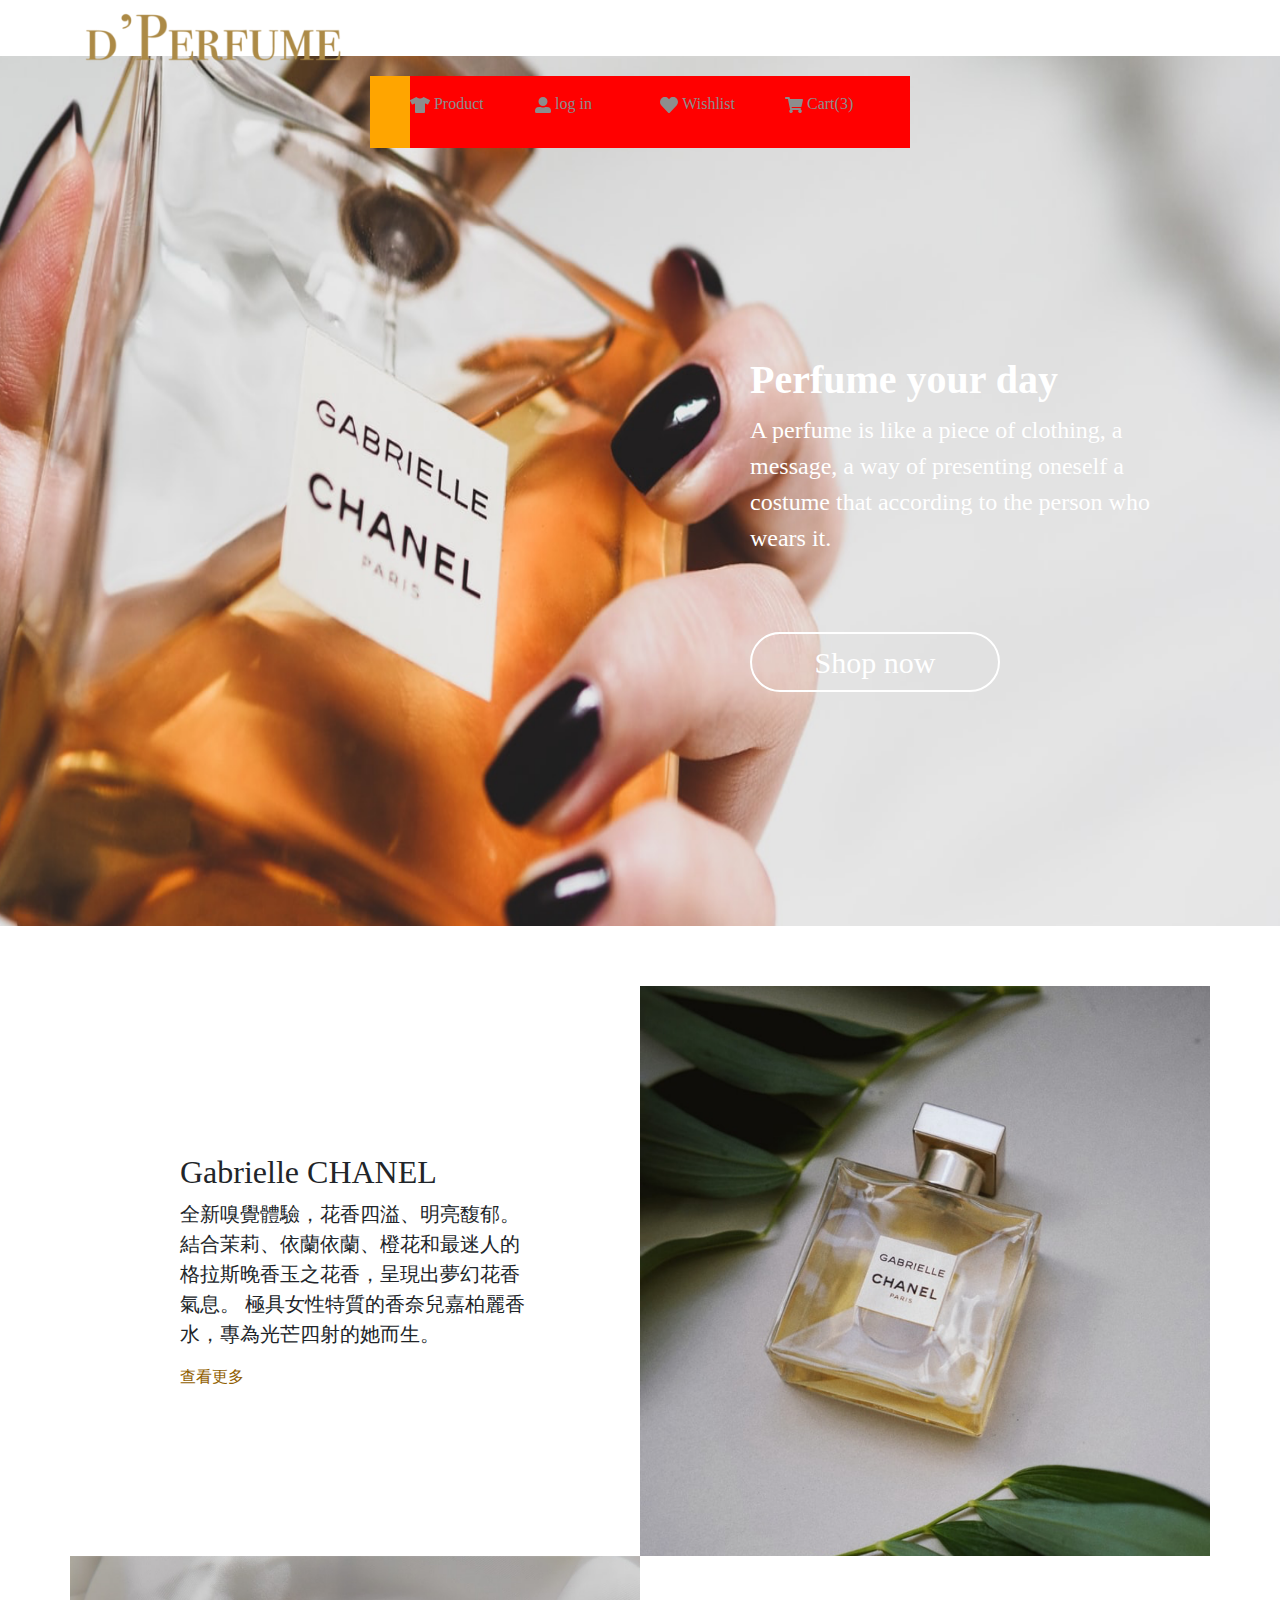
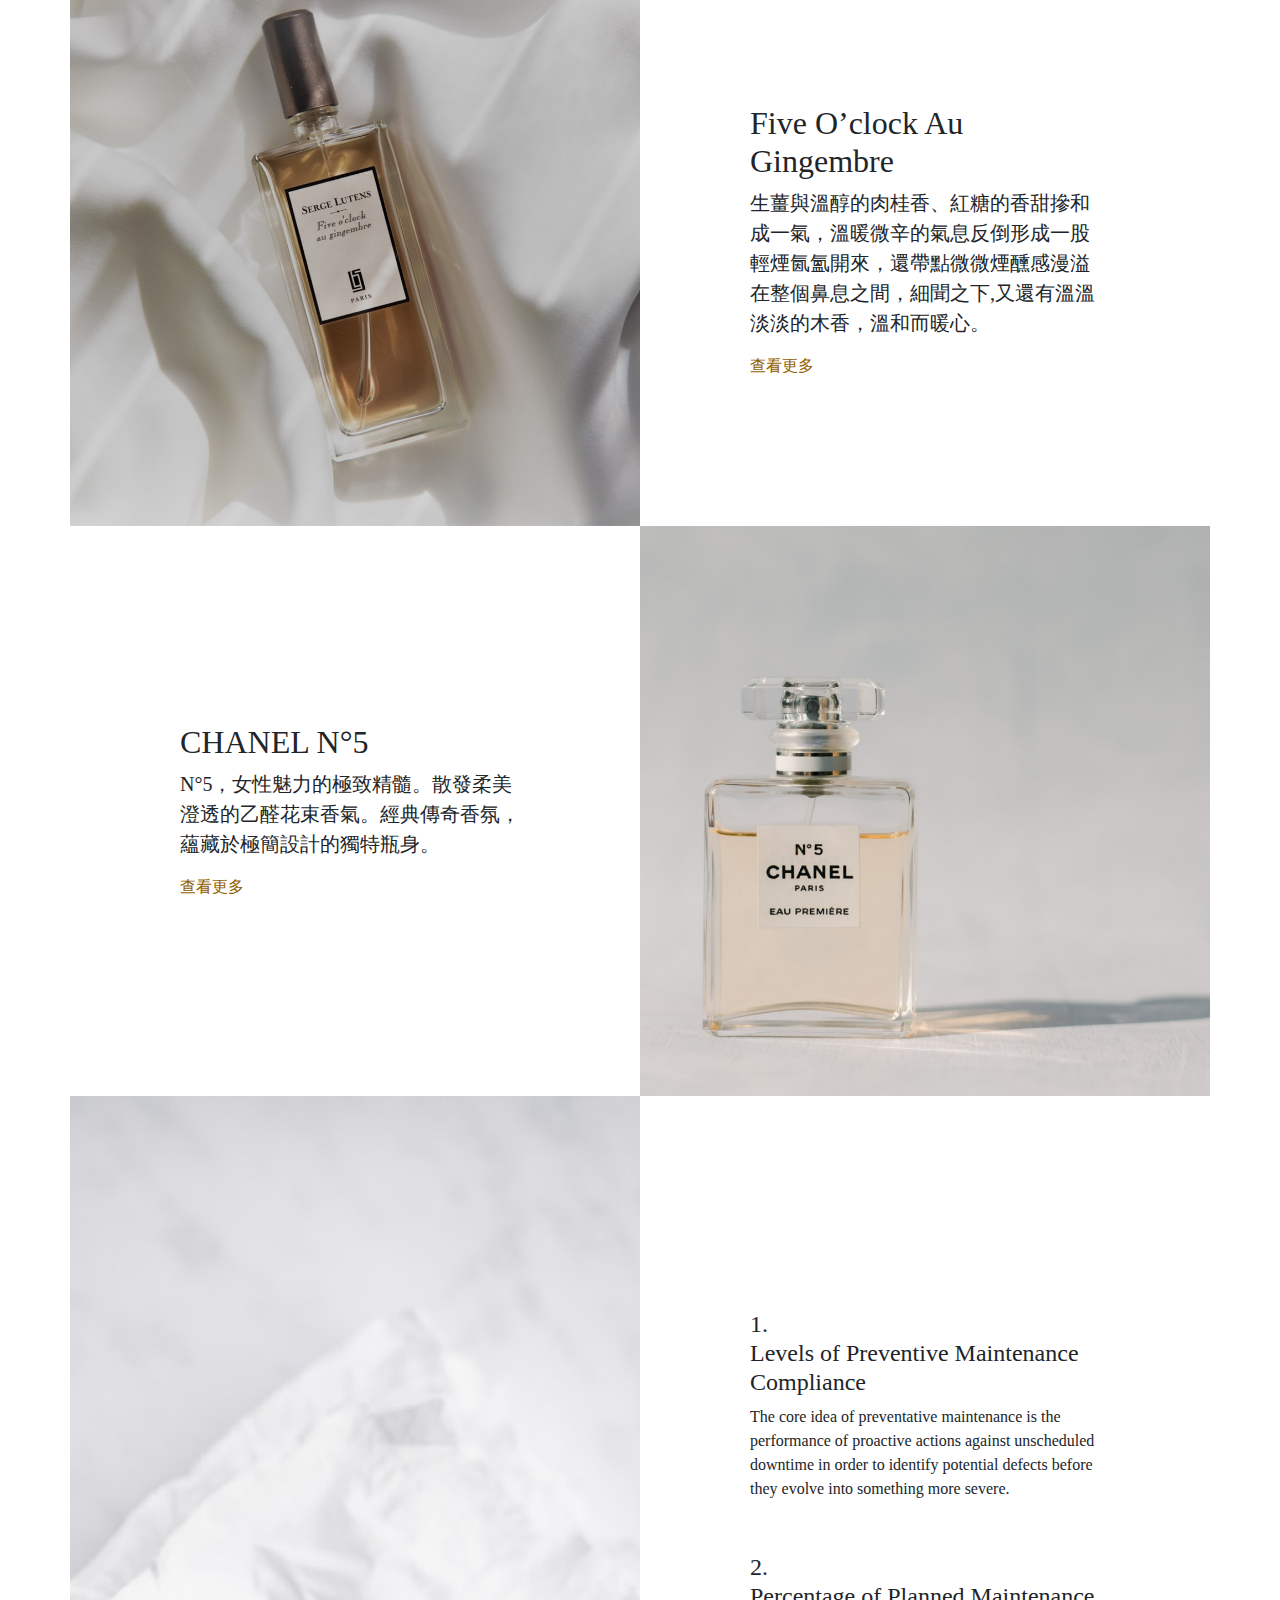
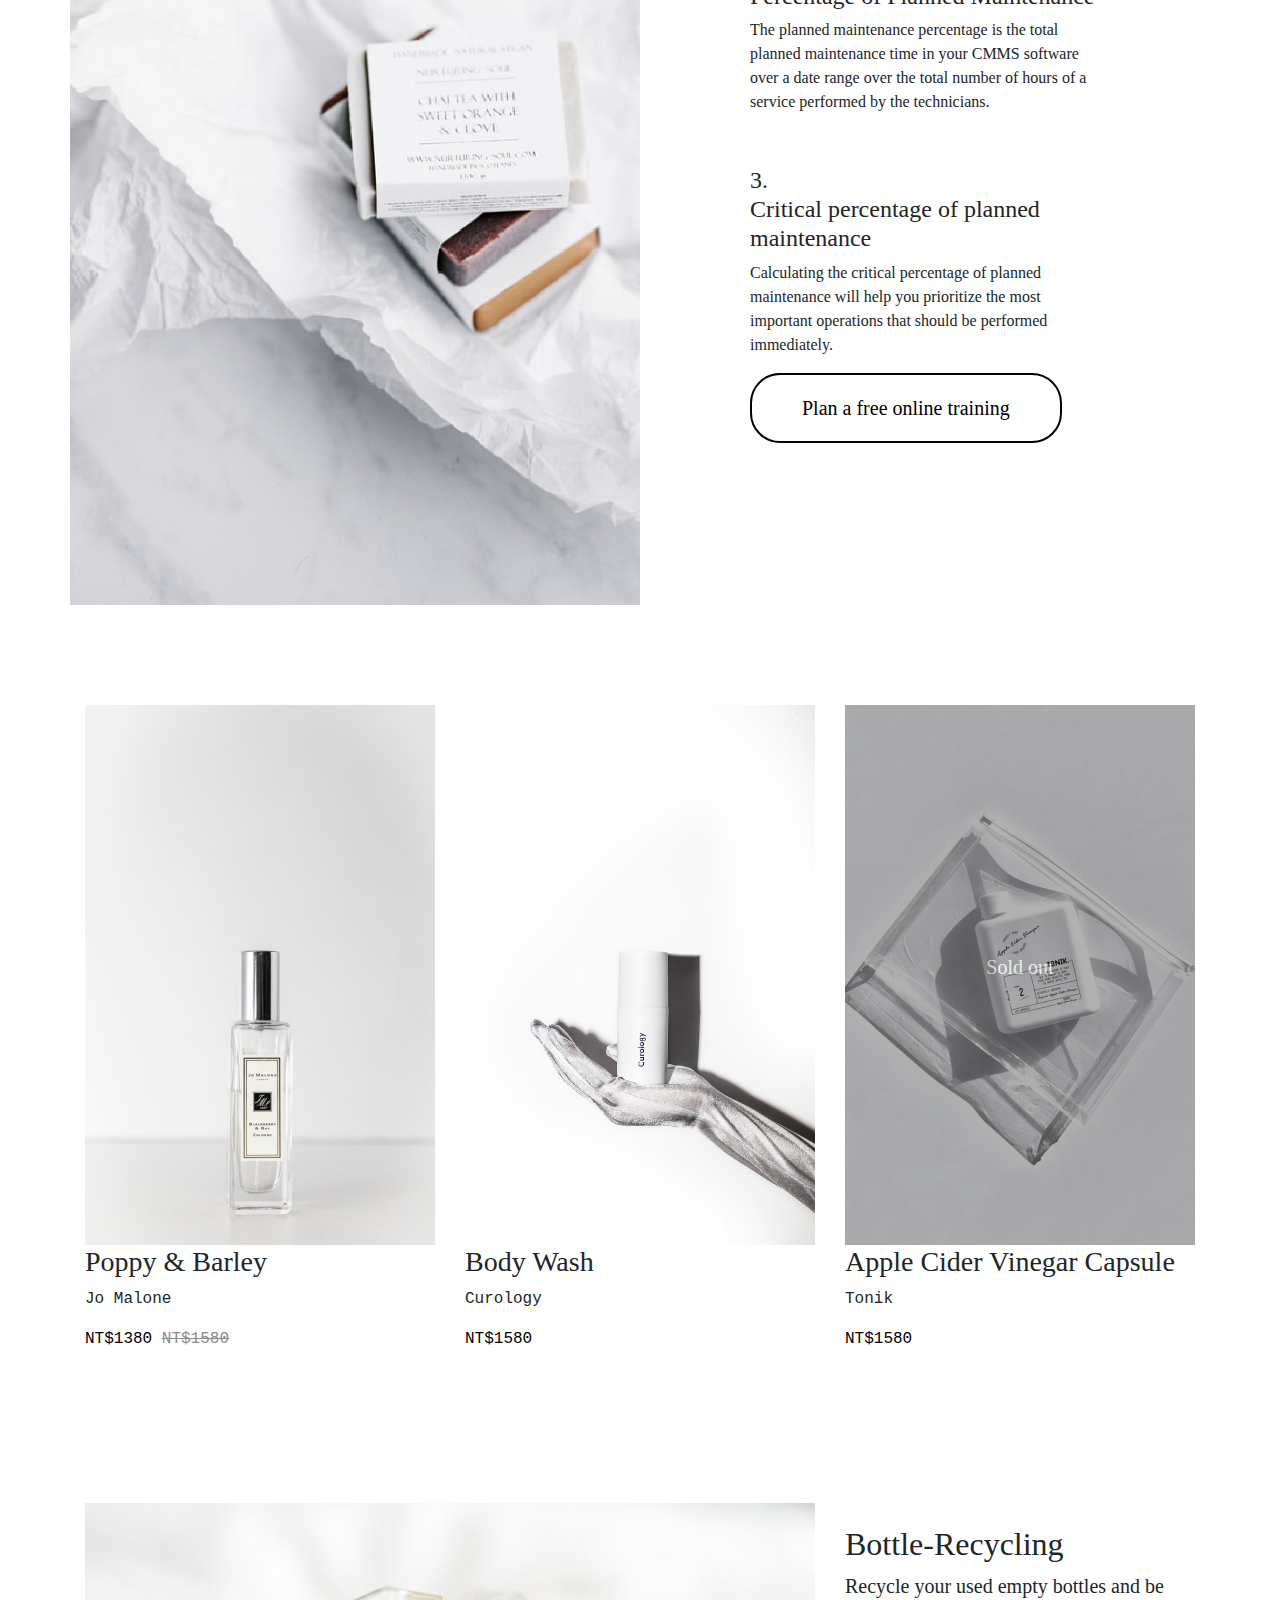
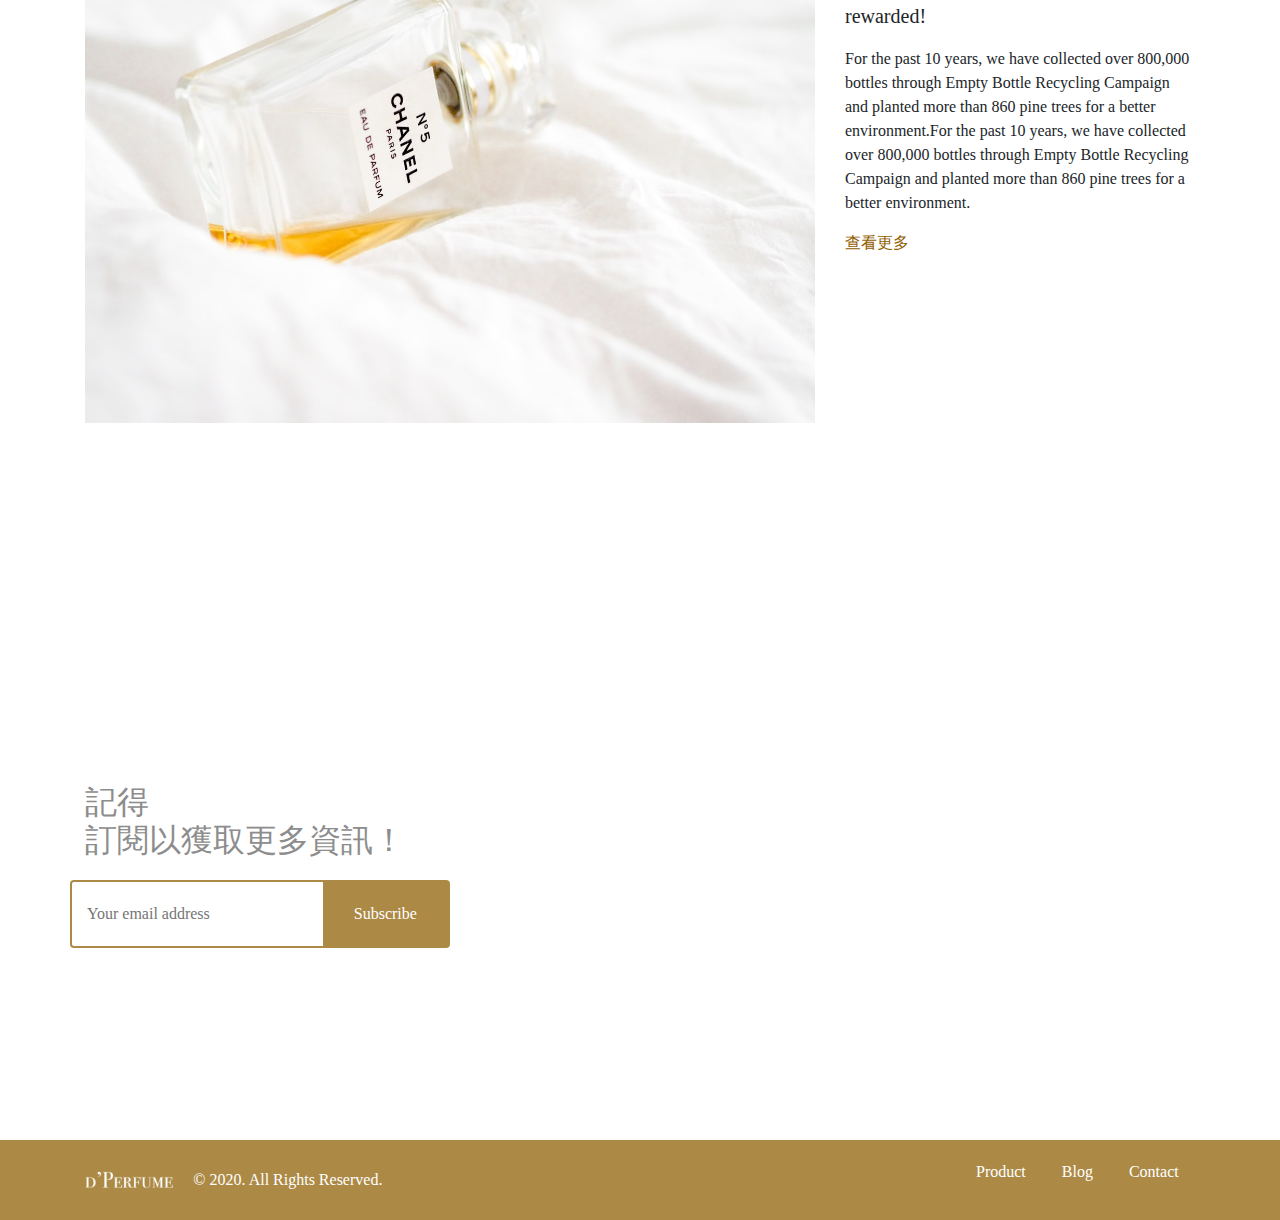
==== index.html @ d5824486 "perfume first commit" ====
<!DOCTYPE html>
<!--[if lt IE 7]>      <html class="no-js lt-ie9 lt-ie8 lt-ie7"> <![endif]-->
<!--[if IE 7]>         <html class="no-js lt-ie9 lt-ie8"> <![endif]-->
<!--[if IE 8]>         <html class="no-js lt-ie9"> <![endif]-->
<!--[if gt IE 8]><!--> <html class="no-js"> <!--<![endif]-->
    <head>
        <meta charset="utf-8">
        <meta http-equiv="X-UA-Compatible" content="IE=edge">
        <title>Perfume</title>
        <meta name="description" content="">
        <meta name="viewport" content="width=device-width, initial-scale=1">
        <link rel="stylesheet" href="./scss/all.css">
    </head>
    <body>
    <!-- navbar start -->
    <div class="perfume-navbar">
        <div class="container">
            <div class="row">
                <div class="col-5 col-md-3>
                    <a class="perfume-navbar-brand" href=index.html >
                        <img src="./img/d’Perfume@2x.png" alt="logo">
                    </a>
                </div>
                <!-- perfume-navbar-list-pad-desktop -->
                <div class="col-md-6 offset-md-3">
                    <ul class="perfume-navbar-list-pad-desktop">
                        <li class="item">
                            <a class="link" href="./product-list.html">
                                <img src="./img/tshirt.svg" alt="">
                                <p>Product</p>
                            </a>
                        </li>
                        <li class="item">
                            <a class="link" href="./log-in.html">
                                <img src="./img/user-alt.svg" alt="">
                                <p>log in</p> 
                            </a>
                        </li>
                        <li class="item">
                            <a class="link" href="#">
                                <img src="./img/heart.svg" alt="">
                                <p>Wishlist</p>
                            </a>
                        </li>
                        <li class="shopping-cart-pad-desktop">
                            <a class="link" href="#">
                                <img src="./img/shopping-cart.svg" alt="shopping-cart">
                                <p class="count-shopping-items">Cart(3)</p>
                            </a>
                        </li>
                    </ul>    
                </div>
                
                
                <!-- perfume-navbar-list-phone -->
                <div class="col-5 offset-2 d-md-none">
                    <ul class="perfume-navbar-list-phone">
                        <li class="col-6">
                            <div class="shopping-cart">
                                <a class="link" href="#">
                                    <img src="./img/shopping-cart.svg" alt="shopping-cart">
                                    <p class="count-shopping-items-phone">3</p>
                                </a>
                            </div>
                        </li>
                        <li class="col-6">
                            <div class="burger-icon">
                                <img src="./img/burger.svg" alt="burger-icon">
                            </div>
                        </li>
                    </ul>
                </div>    
            </div>
        </div>
    </div>
    <!-- navbar end -->

    <!-- banner start-->
    <div class="banner">
        <div class="container">
            <div class="row">
                <div class="banner-info col-12 col-md-5 offset-md-7">
                    <h2>Perfume your day</h2>
                    <p>
                        A perfume is like a piece of clothing, a message, a way of presenting oneself a costume that according to the
                        person who
                        wears it.
                    </p>
                    <button>Shop now</button>
                </div>
            </div>
        </div>  
    </div>
    <!-- banner end-->

    <!-- product introduce list start-->
    <div class="product-introduce-list">
        <ul class="container">
            <li class="row">
                <div class="col-md-6">
                    <img src="img/photo-1563170351-be82bc888aa4@2x.png" alt="photo">
                </div>
                <div class="col-md-6">
                    <div class="info">
                        <h2>Gabrielle CHANEL</h2>
                        <p>
                            全新嗅覺體驗，花香四溢、明亮馥郁。結合茉莉、依蘭依蘭、橙花和最迷人的格拉斯晚香玉之花香，呈現出夢幻花香氣息。 
                            極具女性特質的香奈兒嘉柏麗香水，專為光芒四射的她而生。
                        </p>
                        <a class="more" href="#">查看更多</a>
                    </div>
                </div>
            </li>
            <li class="row">
                <div class="col-md-6">
                    <img src="img/photo-1584435731369-1e74c4e9385e@2x.png" alt="photo">
                </div>
                <div class="col-md-6">
                    <div class="info">
                        <h2>Five O’clock Au Gingembre</h2>
                        <p>
                            生薑與溫醇的肉桂香、紅糖的香甜摻和成一氣，溫暖微辛的氣息反倒形成一股輕煙氤氳開來，還帶點微微煙醺感漫溢在整個鼻息之間，細聞之下,又還有溫溫淡淡的木香，溫和而暖心。
                        </p>
                        <a href="#">查看更多</a>
                    </div>
                </div>
            </li>
            <li class="row">
                <div class="col-md-6">
                    <img src="img/photo-1585120040315-2241b774ad0f@2x.png" alt="photo">
                </div>
                <div class="col-md-6">
                    <div class="info">
                        <h2>CHANEL N°5</h2>
                        <p>
                            N°5，女性魅力的極致精髓。散發柔美澄透的乙醛花束香氣。經典傳奇香氛，蘊藏於極簡設計的獨特瓶身。
                        </p>
                        <a href="#">查看更多</a>
                    </div>
                </div>
            </li>
            <li class="row">
                <div class="col-md-6">
                    <img src="img/photo-1542038382126-77ae2819338d@2x.png" alt="photo">
                </div>
                <div class="col-md-6">
                    <div class="info">
                        <div class="text">
                            <h3>1. <br> Levels of Preventive Maintenance Compliance</h3>
                            <p>
                            The core idea of preventative maintenance is the performance of proactive actions against unscheduled downtime in order
                            to identify potential defects before they evolve into something more severe.
                            </p>
                        </div>
                        <div class="text">
                            <h3>2. <br> Percentage of Planned Maintenance</h3>
                            <p>
                                The planned maintenance percentage is the total planned maintenance time in your CMMS software over a date range over
                                the total number of hours of a service performed by the technicians.
                            </p>
                        </div>
                        <div class="text">
                            <h3>3. <br> Critical percentage of planned maintenance</h3>
                            <p>
                                Calculating the critical percentage of planned maintenance will help you prioritize the most important operations that
                                should be performed immediately.
                            </p>
                        </div>
                        <button type="button">Plan a free online training</button>
                    </div>
                </div>
            </li>
        </ul>
    </div>
    <!-- product introduce list end-->

    <!-- product-list start-->
    <div class="product-list">
        <div class="container">
            <ul class="row">
                <li class="col-12 col-md-4">
                    <img src="img/photo-1530630458144-014709e10016@2x.png" alt="product-photo">
                    <div class="product-info">
                        <h3>Poppy & Barley</h3>
                        <pre>Jo Malone</pre>
                        <pre class="price">NT$1380 <del class="delete-line">NT$1580</del></pre>
                    </div>
                </li>
                <li class="col-12 col-md-4">
                    <img src="img/photo-1556228720-da4e85f25e15.png" alt="product-photo">
                    <div class="product-info">
                        <h3>Body Wash</h3>
                        <pre>Curology</pre>
                        <pre class="price">NT$1580</pre>
                    </div>
                </li>
                <li class="col-12 col-md-4">
                    <div class="product-photo">
                        <img src="img/photo-1559264730-1533a6ec0433-1@2x.png" alt="product-photo">
                        <div class="sold-out">
                            <p>Sold out</p>
                        </div>
                    </div>  
                    <div class="product-info">
                        <h3>Apple Cider Vinegar Capsule</h3>
                        <pre>Tonik</pre>
                        <pre class="price">NT$1580</pre>
                    </div>
                </li>
            </ul>
        </div>
    </div>
    <!-- product-list end-->
    
    <!-- bottle-recycling start-->
    <div class="bottle-recycling">
        <div class="container">
            <div class="row">
                <div class="col-12 col-md-8">
                    <img src="img/photo-1594913615593-e4b8c44625be.png" alt="photo">
                </div>
                <div class="info-box col-12 col-md-4">
                    <div class="info">
                        <h2>Bottle-Recycling</h2>
                        <p class="subtitle">Recycle your used empty bottles and be rewarded!</p>
                        <p class="description">For the past 10 years, we have collected over 800,000 bottles through Empty Bottle Recycling Campaign and planted more
                        than 860 pine trees for a better environment.For the past 10 years, we have collected over 800,000 bottles through Empty
                        Bottle Recycling Campaign and planted more than 860 pine trees for a better environment.</p>
                    </div>
                    <a class="more" href="">查看更多</a>
                </div>
            </div>
        </div>
    </div>
    <!-- bottle-recycling end-->

    <!-- subscribe start -->
    <div class="subscribe">
        <div class="container">
            <div class="row">
                <div class="col-12 col-md-4">
                    <h2>記得 <br> 訂閱以獲取更多資訊！</h2>
                    <div5 class="mail-box row">
                        <input class="mail col-8" type="text" placeholder="Your email address">
                        <input class="mail-btn col-4" type="button" value="Subscribe">
                    </div5
                </div>
            </div>
        </div>
    </div>
    <!-- subscribe end -->

    <!-- footer start-->
    <div class="footer">
        <div class="container">
            <div class="row">
                <div class="copyRight col-md-4">
                    <a href="index.html">
                        <img src="img/d’Perfumew.png" alt="logo">
                    </a>        
                    <p>© 2020. All Rights Reserved.</p>
                </div>
                <ul class="col-md-3">
                    <li> <a href="#">Product</a> </li>
                    <li> <a href="#">Blog</a> </li>
                    <li> <a href="#">Contact</a> </li>
                </ul>
            </div>
        </div>
    </div>
    <!-- footer end-->


       
    </body>
</html>
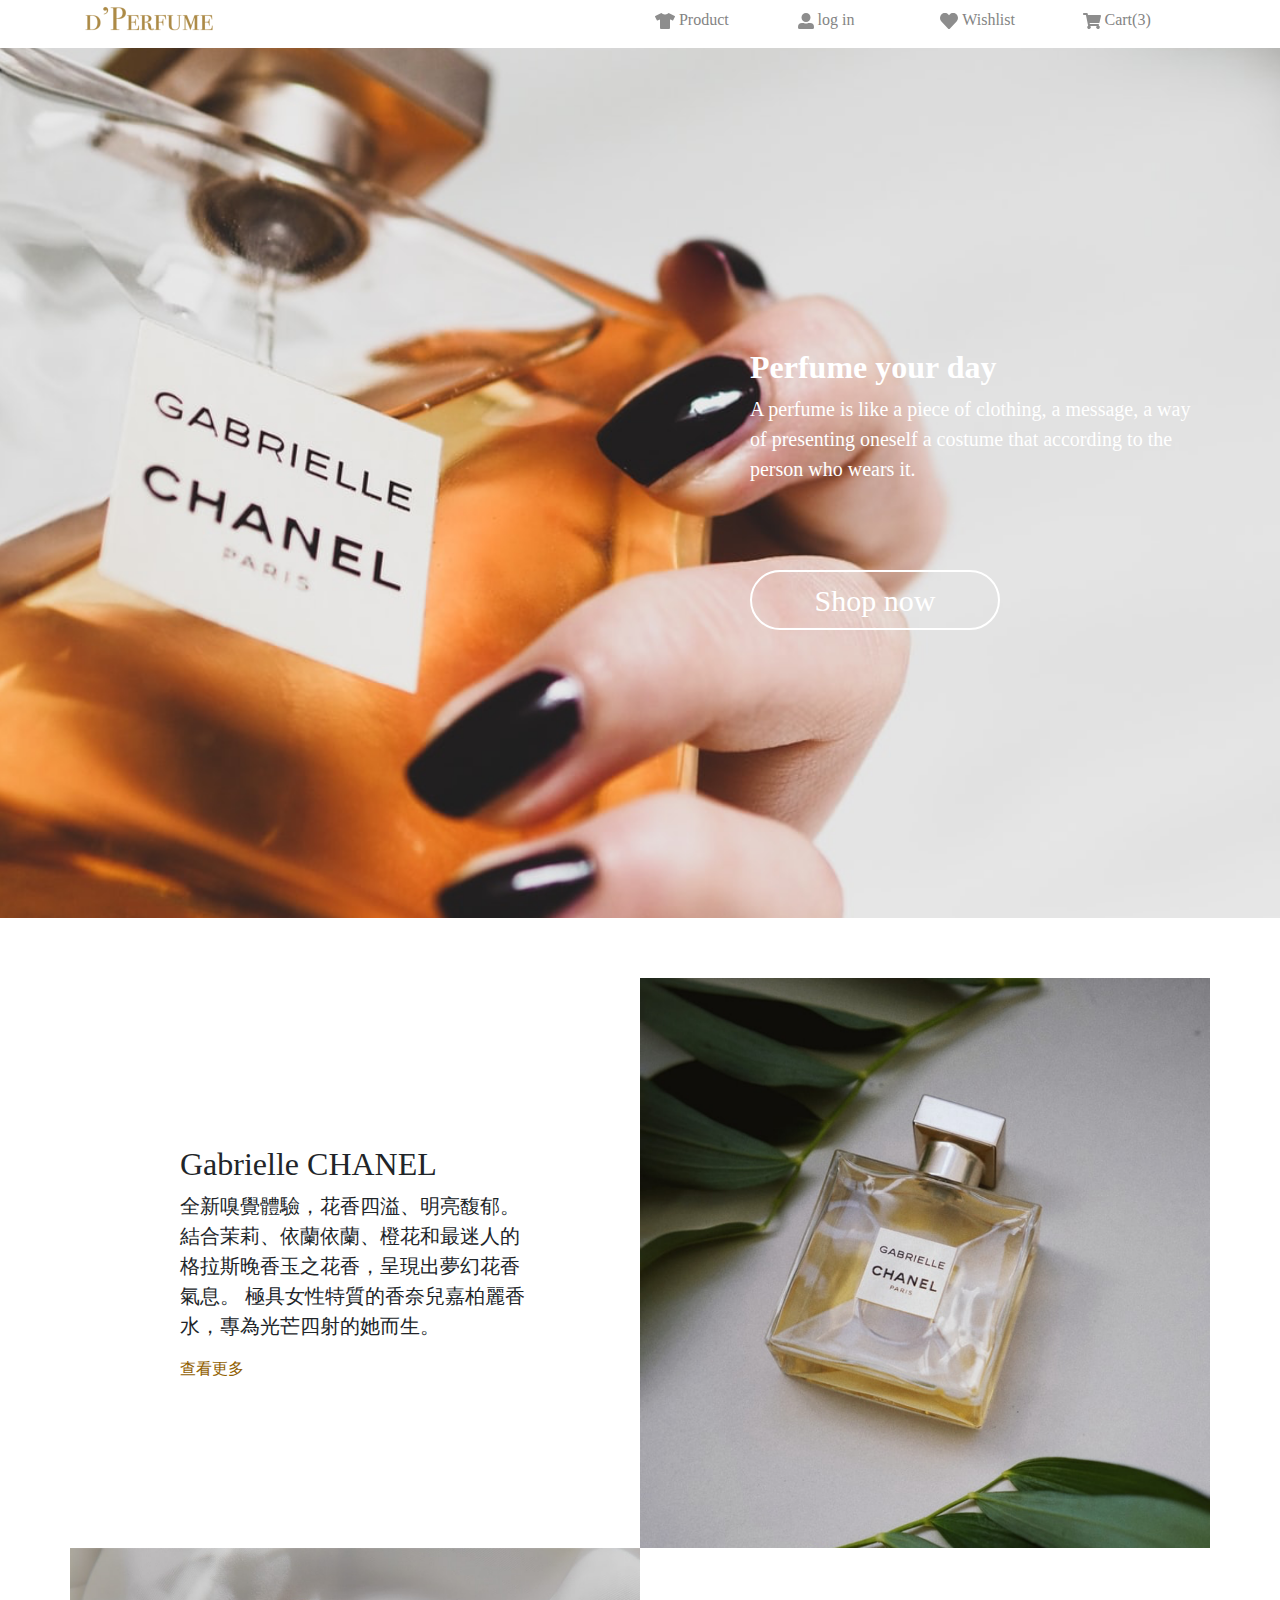
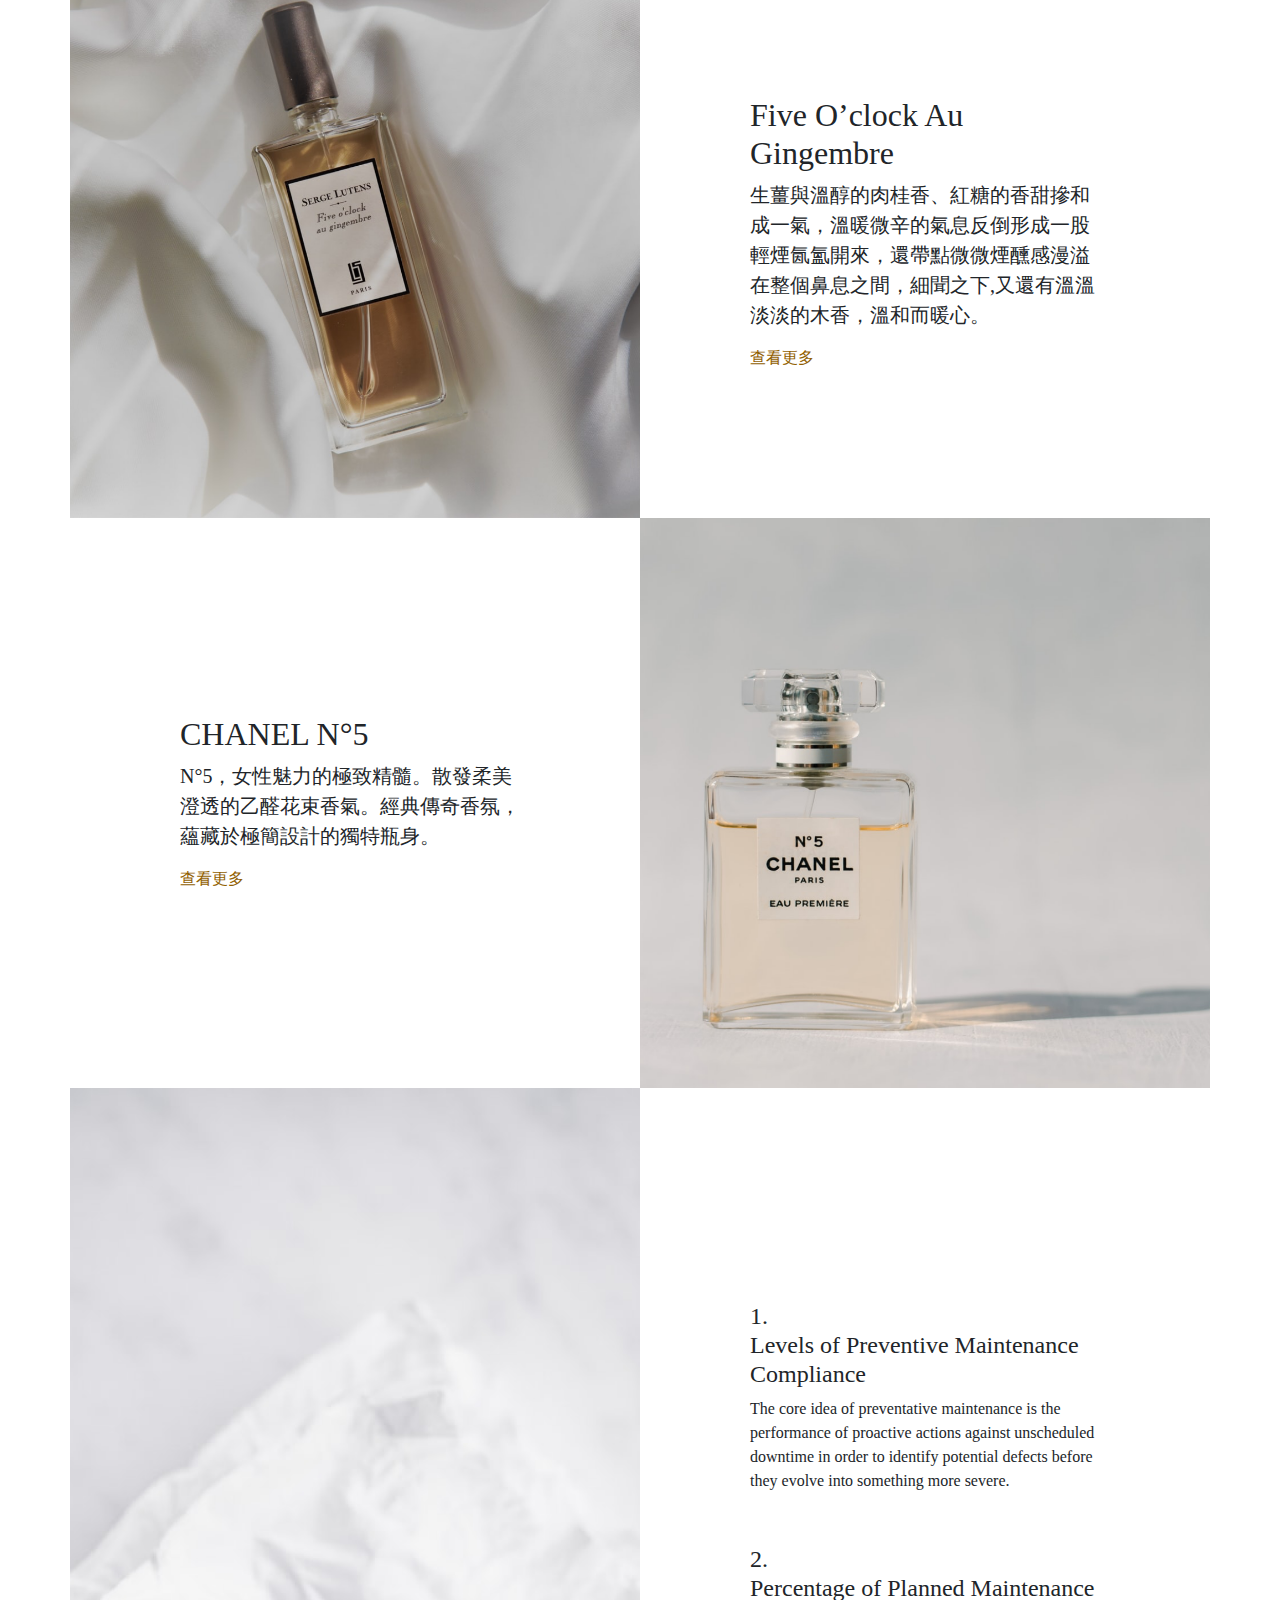
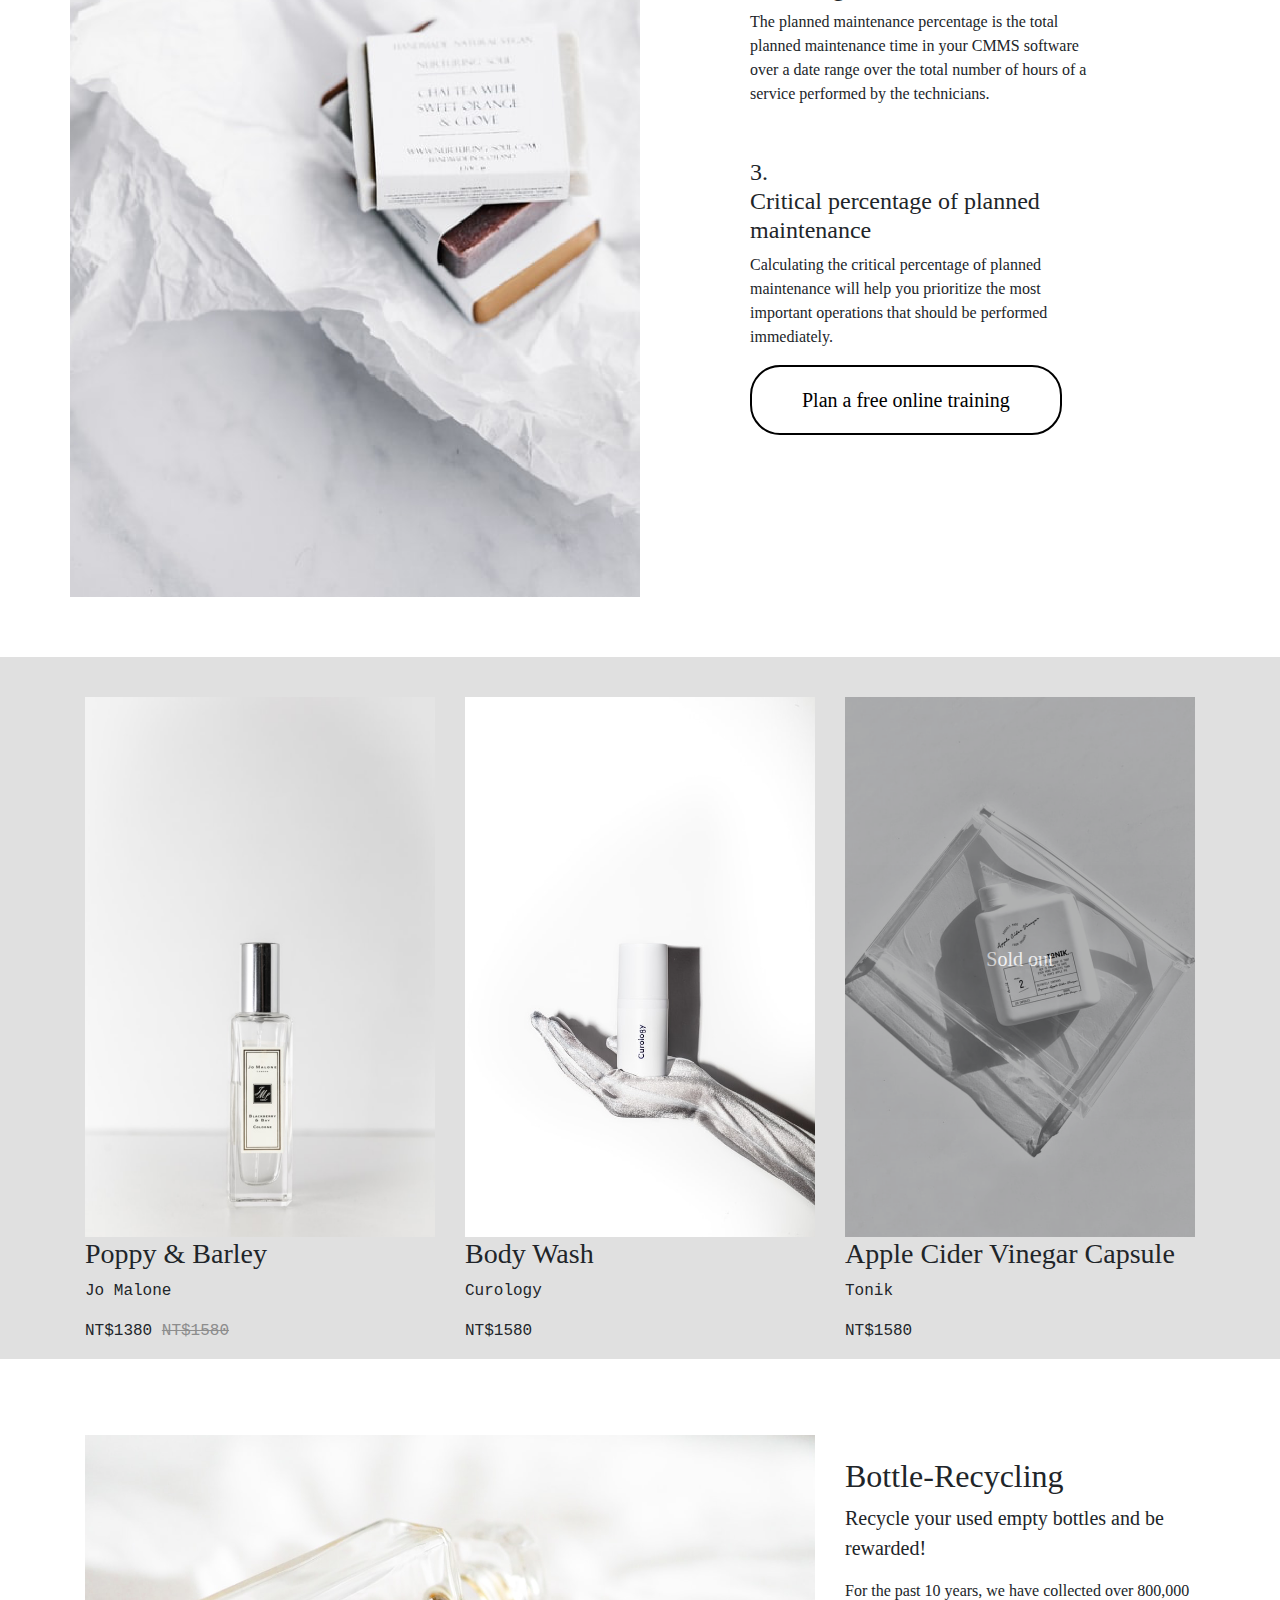
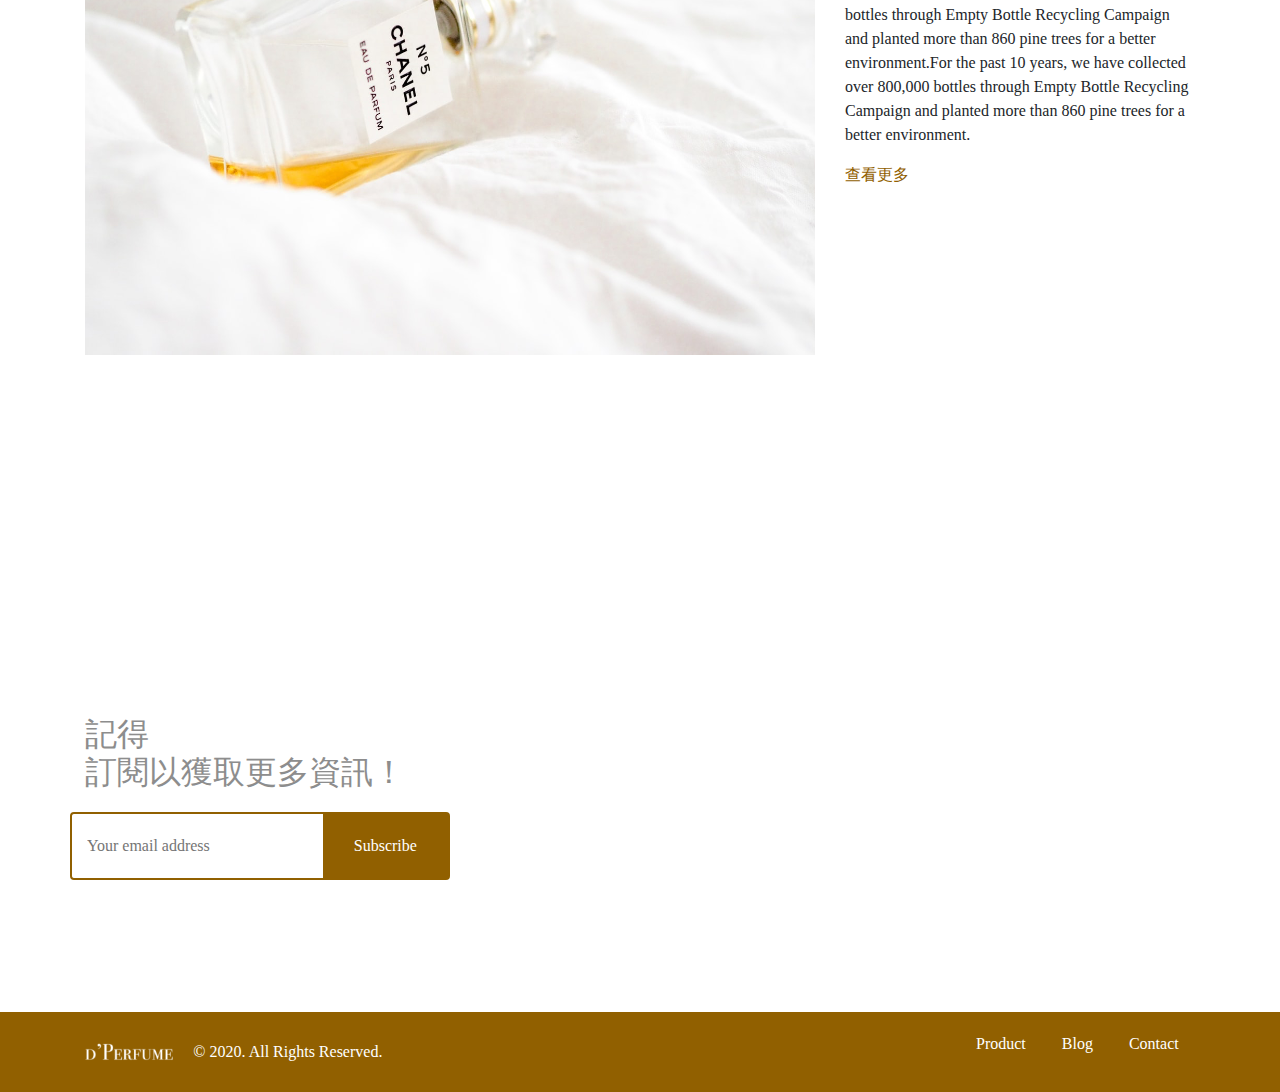
==== commit 3d457eb6: "first commit" ====
--- a/index.html
+++ b/index.html
@@ -1,8 +1,5 @@
 <!DOCTYPE html>
-<!--[if lt IE 7]>      <html class="no-js lt-ie9 lt-ie8 lt-ie7"> <![endif]-->
-<!--[if IE 7]>         <html class="no-js lt-ie9 lt-ie8"> <![endif]-->
-<!--[if IE 8]>         <html class="no-js lt-ie9"> <![endif]-->
-<!--[if gt IE 8]><!--> <html class="no-js"> <!--<![endif]-->
+ <html class="no-js">
     <head>
         <meta charset="utf-8">
         <meta http-equiv="X-UA-Compatible" content="IE=edge">
@@ -16,44 +13,14 @@
     <div class="perfume-navbar">
         <div class="container">
             <div class="row">
-                <div class="col-5 col-md-3>
+                <div class="col-5 col-md-3">
                     <a class="perfume-navbar-brand" href=index.html >
                         <img src="./img/d’Perfume@2x.png" alt="logo">
                     </a>
                 </div>
-                <!-- perfume-navbar-list-pad-desktop -->
-                <div class="col-md-6 offset-md-3">
-                    <ul class="perfume-navbar-list-pad-desktop">
-                        <li class="item">
-                            <a class="link" href="./product-list.html">
-                                <img src="./img/tshirt.svg" alt="">
-                                <p>Product</p>
-                            </a>
-                        </li>
-                        <li class="item">
-                            <a class="link" href="./log-in.html">
-                                <img src="./img/user-alt.svg" alt="">
-                                <p>log in</p> 
-                            </a>
-                        </li>
-                        <li class="item">
-                            <a class="link" href="#">
-                                <img src="./img/heart.svg" alt="">
-                                <p>Wishlist</p>
-                            </a>
-                        </li>
-                        <li class="shopping-cart-pad-desktop">
-                            <a class="link" href="#">
-                                <img src="./img/shopping-cart.svg" alt="shopping-cart">
-                                <p class="count-shopping-items">Cart(3)</p>
-                            </a>
-                        </li>
-                    </ul>    
-                </div>
-                
-                
+
                 <!-- perfume-navbar-list-phone -->
-                <div class="col-5 offset-2 d-md-none">
+                <div class="col-5 offset-2 d-block d-md-none">
                     <ul class="perfume-navbar-list-phone">
                         <li class="col-6">
                             <div class="shopping-cart">
@@ -69,7 +36,50 @@
                             </div>
                         </li>
                     </ul>
-                </div>    
+                </div>
+
+
+                <!-- perfume-navbar-list-pad-desktop -->
+                <div class="col-md-6 offset-md-3 d-none  d-md-block active-menu">
+                    <ul class="row perfume-navbar-list-pad-desktop">
+                        <li class="col-12 col-md-3 item">
+                            <a class="link" href="./product-list.html">
+                                <img src="./img/tshirt.svg" alt="">
+                                <p>Product</p>
+                            </a>
+                        </li>
+                        <li class="col-12 col-md-3 item">
+                            <a class="link" href="./log-in.html">
+                                <img src="./img/user-alt.svg" alt="">
+                                <p>log in</p> 
+                            </a>
+                        </li>
+                        <li class="col-12 col-md-3 item">
+                            <a class="link" href="#">
+                                <img src="./img/heart.svg" alt="">
+                                <p>Wishlist</p>
+                            </a>
+                        </li>
+                        <li class="col-12 col-md-3 d-block d-md-none item ">
+                            <a class="link" href="#">
+                                <img src="./img/heart.svg" alt="">
+                                <p>Blog</p>
+                            </a>
+                        </li>
+                        <li class="col-12 col-md-3 d-block d-md-none  item">
+                            <a class="link" href="#">
+                                <img src="./img/heart.svg" alt="">
+                                <p>Contact</p>
+                            </a>
+                        </li>
+                        <li class="col-12 col-md-3 d-none d-md-block shopping-cart-pad-desktop">
+                            <a class="link" href="#">
+                                <img src="./img/shopping-cart.svg" alt="shopping-cart">
+                                <p class="count-shopping-items">Cart(3)</p>
+                            </a>
+                        </li>
+                    </ul>    
+                </div>               
             </div>
         </div>
     </div>
@@ -79,14 +89,14 @@
     <div class="banner">
         <div class="container">
             <div class="row">
-                <div class="banner-info col-12 col-md-5 offset-md-7">
-                    <h2>Perfume your day</h2>
-                    <p>
-                        A perfume is like a piece of clothing, a message, a way of presenting oneself a costume that according to the
-                        person who
-                        wears it.
-                    </p>
-                    <button>Shop now</button>
+                <div class="banner-info col-12 col-md-5 offset-md-7  ">
+                        <h2>Perfume your day</h2>
+                        <p>
+                            A perfume is like a piece of clothing, a message, a way of presenting oneself a costume that according to the
+                            person who
+                            wears it.
+                        </p>
+                        <button>Shop now</button>
                 </div>
             </div>
         </div>  
@@ -240,10 +250,10 @@
             <div class="row">
                 <div class="col-12 col-md-4">
                     <h2>記得 <br> 訂閱以獲取更多資訊！</h2>
-                    <div5 class="mail-box row">
+                    <div class="mail-box row">
                         <input class="mail col-8" type="text" placeholder="Your email address">
                         <input class="mail-btn col-4" type="button" value="Subscribe">
-                    </div5
+                    </div>
                 </div>
             </div>
         </div>
@@ -271,6 +281,25 @@
     <!-- footer end-->
 
 
+<script src="https://code.jquery.com/jquery-3.5.1.slim.min.js"
+    integrity="sha384-DfXdz2htPH0lsSSs5nCTpuj/zy4C+OGpamoFVy38MVBnE+IbbVYUew+OrCXaRkfj"
+    crossorigin="anonymous"></script>
+<script src="https://cdn.jsdelivr.net/npm/popper.js@1.16.1/dist/umd/popper.min.js"
+    integrity="sha384-9/reFTGAW83EW2RDu2S0VKaIzap3H66lZH81PoYlFhbGU+6BZp6G7niu735Sk7lN"
+    crossorigin="anonymous"></script>
+<script src="https://stackpath.bootstrapcdn.com/bootstrap/4.5.2/js/bootstrap.min.js"
+    integrity="sha384-B4gt1jrGC7Jh4AgTPSdUtOBvfO8shuf57BaghqFfPlYxofvL8/KUEfYiJOMMV+rV"
+    crossorigin="anonymous"></script>
+<script type="text/javascript">
+    $(document).ready(function () {
+        $('.burger-icon').click(function () {
+            //$('.active-menu').toggleClass('transition')
+            $('.active-menu').toggleClass('d-block')
+            
+        })
+    })
+</script>
+
        
     </body>
 </html>